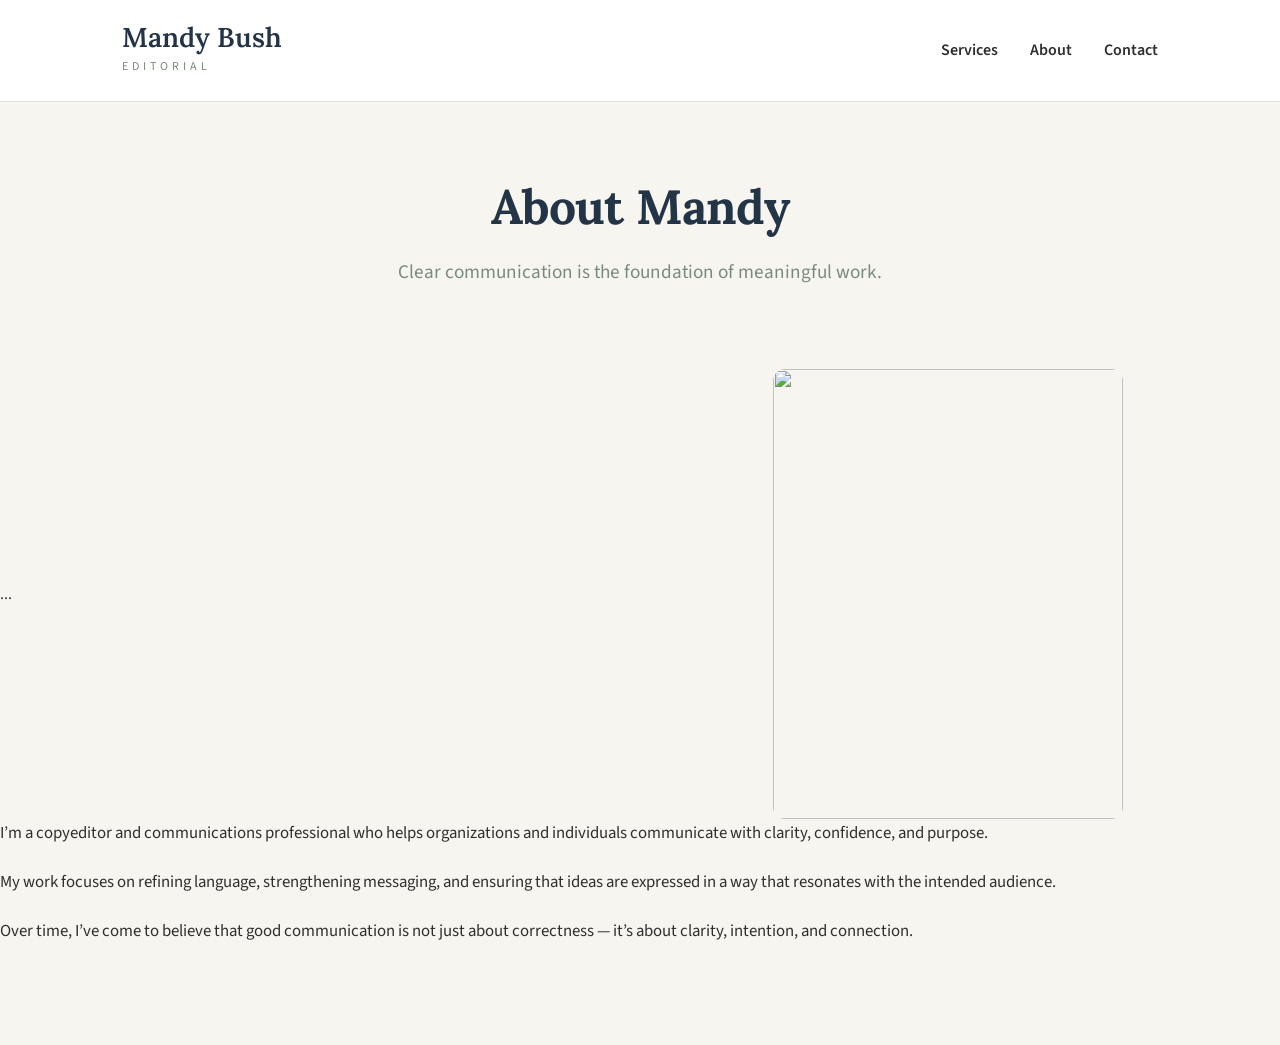
==== about.html @ 4548272a "commit" ====
<!DOCTYPE html>
<html lang="en">
<head>
    <meta charset="UTF-8">
    <meta name="viewport" content="width=device-width, initial-scale=1.0">

    <title>About | Mandy Bush Editorial</title>

    <link href="https://fonts.googleapis.com/css2?family=Lora:wght@500;600;700&family=Source+Sans+3:wght@400;500;600&display=swap" rel="stylesheet">

    <link rel="stylesheet" href="css/style.css">
</head>

<body>

<header>
    <nav>
        <div class="logo">
            <a href="index.html">
                <span class="logo-main">Mandy Bush</span>
                <span class="logo-sub">Editorial</span>
            </a>
        </div>

        <ul class="nav-links">
            <li><a href="services.html">Services</a></li>
            <li><a href="about.html">About</a></li>
            <li><a href="contact.html">Contact</a></li>
        </ul>
    </nav>
</header>

<main>

<section class="page-hero">
    <div class="container">
        <h1>About Mandy</h1>
        <p>Clear communication is the foundation of meaningful work.</p>
    </div>
</section>

<section class="about-page">
<div class="about-page-grid">

    <div class="about-page-text">
        ...
    </div>

    <div class="about-page-image">
        <img src="images/workingfromhomelibrary.jpg" class="hero-photo">
    </div>

</div>

        <div class="about-page-text">

            <p>
                I’m a copyeditor and communications professional who helps organizations and individuals communicate with clarity, confidence, and purpose.
            </p>

            <p>
                My work focuses on refining language, strengthening messaging, and ensuring that ideas are expressed in a way that resonates with the intended audience.
            </p>

            <p>
                Over time, I’ve come to believe that good communication is not just about correctness — it’s about clarity, intention, and connection.
            </p>

        </div>

    </div>
</section>

</main>

</body>
</html>
---- css/style.css ----
/* ===================================
   Global Layout Grid
=================================== */

:root {
    --container: 1100px;
    --gutter: 2rem;
}

.container {
    max-width: var(--container);
    margin: 0 auto;
    padding: 0 var(--gutter);
}
/* ===================================
   Mandy Bush Editorial
   Base Styles
=================================== */

* {
    margin: 0;
    padding: 0;
    box-sizing: border-box;
}

body {
    font-family: "Source Sans 3", Arial, sans-serif;
    background-color: #f7f5f0;
    color: #2f2f2f;
    line-height: 1.7;
}

img {
    max-width: 100%;
}

a {
    text-decoration: none;
    color: inherit;
}

ul {
    list-style: none;
}

/* ===================================
   Navigation
=================================== */

header {
    background: #ffffff;
    border-bottom: 1px solid #e9e4db;
}

nav {
    max-width: 1100px;
    margin: 0 auto;
    padding: 1.5rem 2rem;

    display: flex;
    justify-content: space-between;
    align-items: center;
}

.logo a {
    display: flex;
    flex-direction: column;
}

.logo-main {
    font-family: "Lora", serif;
    font-size: 1.7rem;
    font-weight: 600;
    color: #243447;
    line-height: 1;
}

.logo-sub {
    font-size: .75rem;
    letter-spacing: .25rem;
    text-transform: uppercase;
    color: #7a8b7a;
    margin-top: .35rem;
}

.nav-links {
    display: flex;
    gap: 2rem;
}

.nav-links a {
    font-weight: 600;
    transition: color .3s ease;
}

.nav-links a:hover {
    color: #7a8b7a;
}

/* ===================================
   Hero
=================================== */

.hero {
    padding: 4rem 0 5rem;
}

.hero-grid {
    max-width: 1100px;
    margin: 0 auto;
    padding: 0 2rem;

    display: grid;
    grid-template-columns: 1.2fr 1fr;
    gap: 3rem;
    align-items: center;
}
.hero-grid {
    align-items: center;
}
.hero-description {
    max-width: 600px;
}
.hero-grid {
    column-gap: 4rem;
}

/* Left side text */
.hero-text {
    text-align: left;
}
.hero h2 {
    font-size: 3.2rem;
    line-height: 1.15;
    margin-bottom: 1.5rem;
}

/* Right side image */
.hero-image {
    display: flex;
    justify-content: center;
}

/* Image box */
.photo-placeholder {
    width: 350px;
    height: 450px;
    background: #e9e4db;
    border-radius: 12px;

    display: flex;
    align-items: center;
    justify-content: center;

    color: #7a8b7a;
    font-weight: 600;

    margin: 0;
}

.eyebrow {
    color: #7a8b7a;
    font-weight: 600;
    letter-spacing: .08rem;
    text-transform: uppercase;
    margin-bottom: 1rem;
}

.button {
    display: inline-block;
    background-color: #243447;
    color: white;
    padding: 0.9rem 1.8rem;
    border-radius: 6px;
    font-weight: 600;
    transition: all 0.25s ease;
}

.button:hover {
    background-color: #3a5166;
    transform: translateY(-2px);
}
.button-secondary {
    background: transparent;
    color: #243447;
    border: 2px solid #243447;
}

.button-secondary:hover {
    background: #243447;
    color: white;
}
/* ===================================
   Services
=================================== */

.services {
    padding: 5rem 0;
}

.section-header {
    max-width: 900px;
    margin: 0 auto 2.5rem;
    text-align: center;
}

.section-header h3 {
    font-family: "Lora", serif;
    font-size: 2.5rem;
    color: #243447;
    margin-bottom: 0.5rem;

    white-space: normal;
    text-align: center;
}
.section-header {
    max-width: 900px;
    margin: 0 auto;
    text-align: center;
}

.section-header p {
    font-size: 1.1rem;
    color: #7a8b7a;
}

.services-grid {
    display: grid;
    grid-template-columns: repeat(3, 1fr);
    gap: 2rem;
}

.service-card {
    background: #ffffff;
    padding: 2rem;
    border-radius: 10px;
    border: 1px solid #e6e6e6;
    transition: transform 0.2s ease, box-shadow 0.2s ease;
    display: flex;
    flex-direction: column;
    justify-content: space-between;
}

.service-card:hover {
    transform: translateY(-4px);
    box-shadow: 0 8px 20px rgba(36, 52, 71, 0.08);
}

.service-card h4 {
    font-family: "Lora", serif;
    color: #243447;
    margin-bottom: 0.75rem;
    font-size: 1.25rem;
}

.service-card p {
    font-size: 1rem;
    line-height: 1.6;
}
/* ===================================
   About Preview
=================================== */

.about-preview {
    padding: 5rem 0;
}

.about-grid {
    display: grid;
    grid-template-columns: 1fr 1.2fr;
    gap: 4rem;
    align-items: center;
}

.about-image {
    display: flex;
    justify-content: center;
    align-items: center;
}

.image-placeholder {
    width: 350px;
    height: 420px;
    background: #e9ece8;
    border-radius: 12px;
    display: flex;
    align-items: center;
    justify-content: center;
    color: #7a8b7a;
    font-weight: 600;
}

.about-text h3 {
    font-family: "Lora", serif;
    font-size: 2.5rem;
    color: #243447;
    margin-bottom: 1.5rem;
}

.about-text p {
    font-size: 1.1rem;
    margin-bottom: 1.2rem;
    line-height: 1.7;
}
/* ===================================
   Why Work With Me
=================================== */

.why-section {
    padding: 5rem 0;
}

.why-grid {
    display: grid;
    grid-template-columns: repeat(3, 1fr);
    gap: 2rem;
}

.why-card {
    background: #ffffff;
    padding: 2rem;
    border-radius: 10px;
    border: 1px solid #e9e4db;
    text-align: center;
    transition: transform 0.2s ease, box-shadow 0.2s ease;
    display: flex;
    flex-direction: column;
    justify-content: space-between;
}

.why-card:hover {
    transform: translateY(-4px);
    box-shadow: 0 8px 20px rgba(36, 52, 71, 0.08);
}

.why-card h4 {
    font-family: "Lora", serif;
    color: #243447;
    margin-bottom: 1rem;
    font-size: 1.2rem;
}

.why-card p {
    font-size: 1rem;
    line-height: 1.6;
}
/* ===================================
   Call to Action
=================================== */

.cta {
    background: #ffffff;
    margin: 4rem 0 0;
    padding: 5rem 2rem;
    border-top: 1px solid #e9e4db;
}

.cta-content {
    max-width: 800px;
    margin: 0 auto;
    text-align: center;
}

.cta h3 {
    font-family: "Lora", serif;
    font-size: 2.5rem;
    color: #243447;
    margin-bottom: 1rem;
}

.cta p {
    font-size: 1.2rem;
    margin-bottom: 2rem;
    color: #4f4f4f;
}
/* ===================================
   Global Section Spacing
=================================== */

section {
    padding: 5rem 2rem;
}
p {
    font-size: 1.05rem;
    line-height: 1.75;
    color: #2f2f2f;
}

h2, h3, h4 {
    line-height: 1.2;
}
.hero-text,
.about-text,
.section-header {
    text-align: left;
}
.section-header {
    text-align: center;
    margin-bottom: 2.5rem;
}
h1, h2, h3 {
    font-family: "Lora", serif;
    color: #243447;
    letter-spacing: -0.02em;
}
h3 {
    font-size: 2.2rem;
    margin-bottom: 1rem;
}

h4 {
    font-size: 1.25rem;
    margin-bottom: 0.75rem;
}

.hero-description,
.section-header p,
.about-text p,
.cta p {
    margin-bottom: 1.25rem;
}
/* ===================================
   Mobile Responsiveness
=================================== */

@media (max-width: 900px) {

    /* HERO STACK */
    .hero-grid {
        grid-template-columns: 1fr;
        text-align: center;
    }

    .hero-text {
        text-align: center;
    }

    .hero-buttons {
        justify-content: center;
    }

    .hero-image {
        justify-content: center;
        margin-top: 2rem;
    }

    .photo-placeholder {
        width: 280px;
        height: 360px;
    }

    /* SERVICES + WHY STACK */
    .services-grid,
    .why-grid {
        grid-template-columns: 1fr;
    }

    /* ABOUT STACK */
    @media (max-width: 900px) {
    .about-grid {
        grid-template-columns: 1fr;
        text-align: center;
    }

    .about-image {
        margin-bottom: 2rem;
    }
}

    .about-text {
        text-align: center;
    }
}
@media (max-width: 600px) {

    .hero h2 {
        font-size: 2.2rem;
    }

    h3 {
        font-size: 1.8rem;
    }

    section {
        padding: 3.5rem 1.5rem;
    }

    nav {
        flex-direction: column;
        gap: 1rem;
    }

    .nav-links {
        flex-direction: column;
        gap: 1rem;
        align-items: center;
    }
    @media (max-width: 600px) {

    .services-page {
        padding: 2.5rem 0 4rem;
    }

    .services-page .service-card {
        padding: 1.5rem;
    }

    .page-hero h1 {
        font-size: 2.2rem;
    }

    .page-hero p {
        font-size: 1rem;
    }
}@media (max-width: 900px) {
    .cta {
        text-align: center;
    }
}
    @media (max-width: 900px) {

    .about-page-grid {
        grid-template-columns: 1fr;
        text-align: center;
    }

    .about-page-text {
        text-align: center;
    }

    @media (max-width: 900px) {

    .contact-grid {
        grid-template-columns: 1fr;
        text-align: center;
    }

    .contact-card ul {
        text-align: left;
        display: inline-block;
    }
}
}
@media (max-width: 900px) {

    .services-page .services-grid {
        grid-template-columns: 1fr;
        gap: 1.5rem;
    }

    .services-page .service-card {
        text-align: center;
    }
}
@media (max-width: 900px) {
    .hero-photo {
        width: 280px;
        height: 360px;
        margin: 0 auto;
    }
}
@media (max-width: 900px) {
    .about-page-image {
        margin-bottom: 2rem;
    }

    .hero-photo {
        width: 280px;
        height: 360px;
    }
}
}/* ===================================
   About Page
=================================== */

.page-hero {
    padding: 4rem 0 2rem;
    text-align: center;
}

.page-hero h1 {
    font-family: "Lora", serif;
    font-size: 3rem;
    color: #243447;
    margin-bottom: 0.5rem;
}

.page-hero p {
    color: #7a8b7a;
    font-size: 1.2rem;
}

.about-page {
    padding: 3rem 0 5rem;
}

.about-page-grid {
    display: grid;
    grid-template-columns: 1fr 1.2fr;
    gap: 4rem;
    align-items: center;
}

.about-page-text p {
    margin-bottom: 1.2rem;
    line-height: 1.75;
}

.about-page-image {
    display: flex;
    justify-content: center;
    align-items: center;
}
.hero-photo {
    width: 350px;
    height: 450px;
    object-fit: cover;
    border-radius: 12px;
    display: block;
}
/* ===================================
   Contact Page
=================================== */

.contact-section {
    padding: 3rem 0 5rem;
}

.contact-grid {
    display: grid;
    grid-template-columns: 1.2fr 1fr;
    gap: 4rem;
    align-items: start;
}

.contact-text h2 {
    font-family: "Lora", serif;
    font-size: 2.2rem;
    margin-bottom: 1rem;
    color: #243447;
}

.contact-text p {
    margin-bottom: 1rem;
    line-height: 1.75;
}

.contact-card {
    background: #ffffff;
    border: 1px solid #e9e4db;
    padding: 2rem;
    border-radius: 10px;
}

.contact-card h3 {
    margin-bottom: 1rem;
    font-family: "Lora", serif;
}

.contact-card ul {
    list-style: disc;
    padding-left: 1.2rem;
}

.contact-card li {
    margin-bottom: 0.5rem;
}
/* ===================================
   Services Page
=================================== */

.services-page {
    padding: 3rem 0 5rem;
}

.services-page .services-grid {
    margin-top: 2rem;
}
.hero-photo {
    width: 350px;
    height: 450px;
    object-fit: cover;
    border-radius: 12px;
    display: block;
}
.hero-photo {
    transition: transform 0.3s ease;
}

.hero-photo:hover {
    transform: scale(1.02);
}
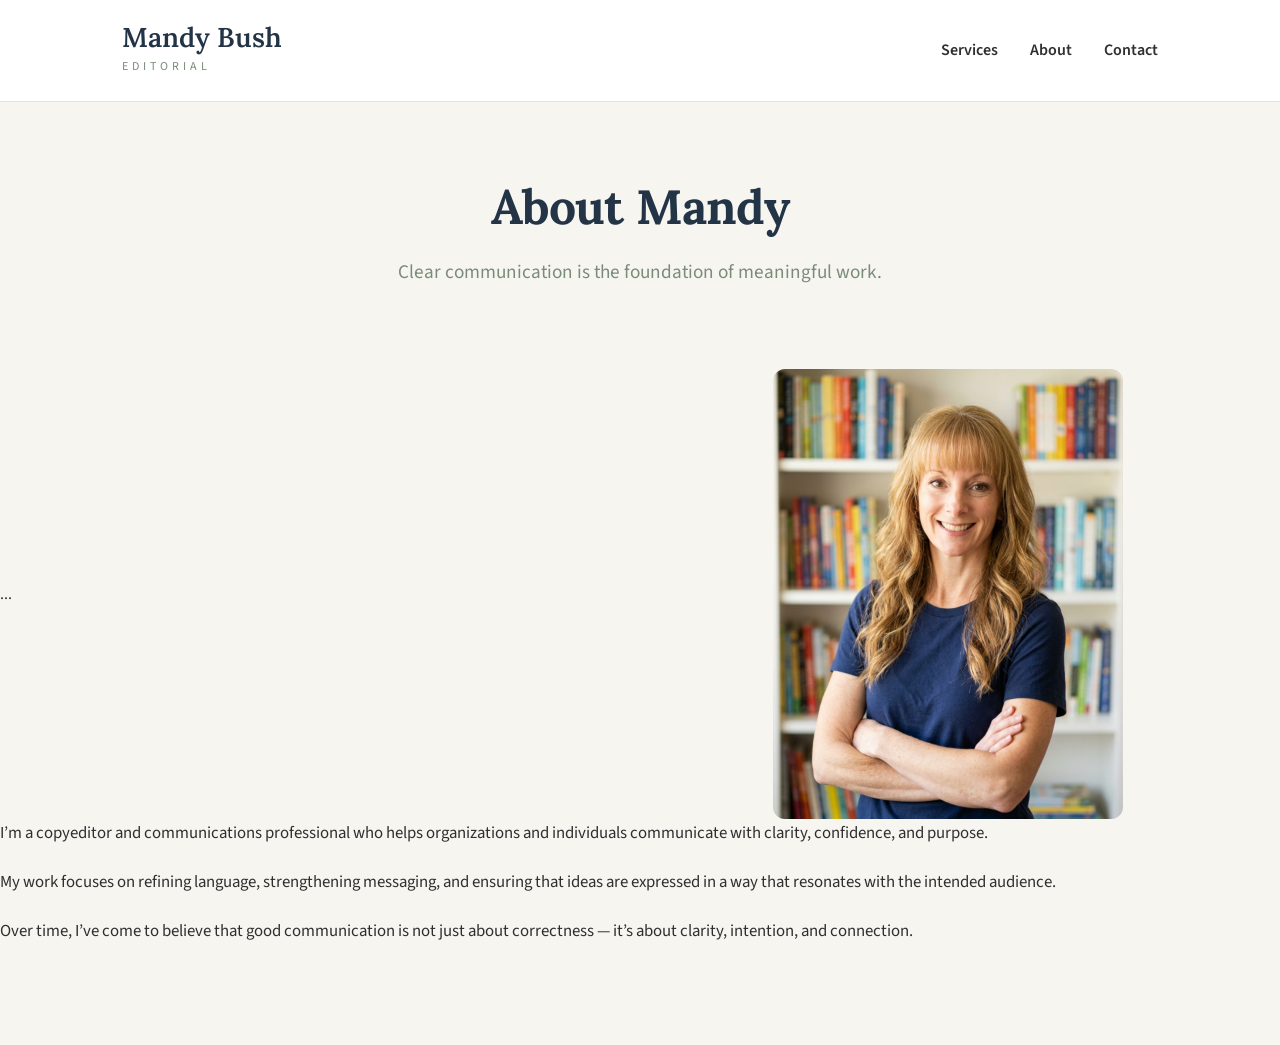
==== commit b20d4a60: "commit" ====
--- a/about.html
+++ b/about.html
@@ -47,7 +47,7 @@
     </div>
 
     <div class="about-page-image">
-        <img src="images/workingfromhomelibrary.jpg" class="hero-photo">
+        <img src="images/workinginhomelibrary.jpg" class="hero-photo">
     </div>
 
 </div>
--- a/css/style.css
+++ b/css/style.css
@@ -273,7 +273,7 @@
 }
 
 .about-image {
-    display: flex;
+     display: flex;
     justify-content: center;
     align-items: center;
 }
@@ -607,7 +607,7 @@
 }
 
 .about-page-image {
-    display: flex;
+     display: flex;
     justify-content: center;
     align-items: center;
 }
@@ -691,3 +691,7 @@
     transform: scale(1.02);
 }
 
+.about-grid,
+.about-page-grid {
+    display: grid !important;
+}
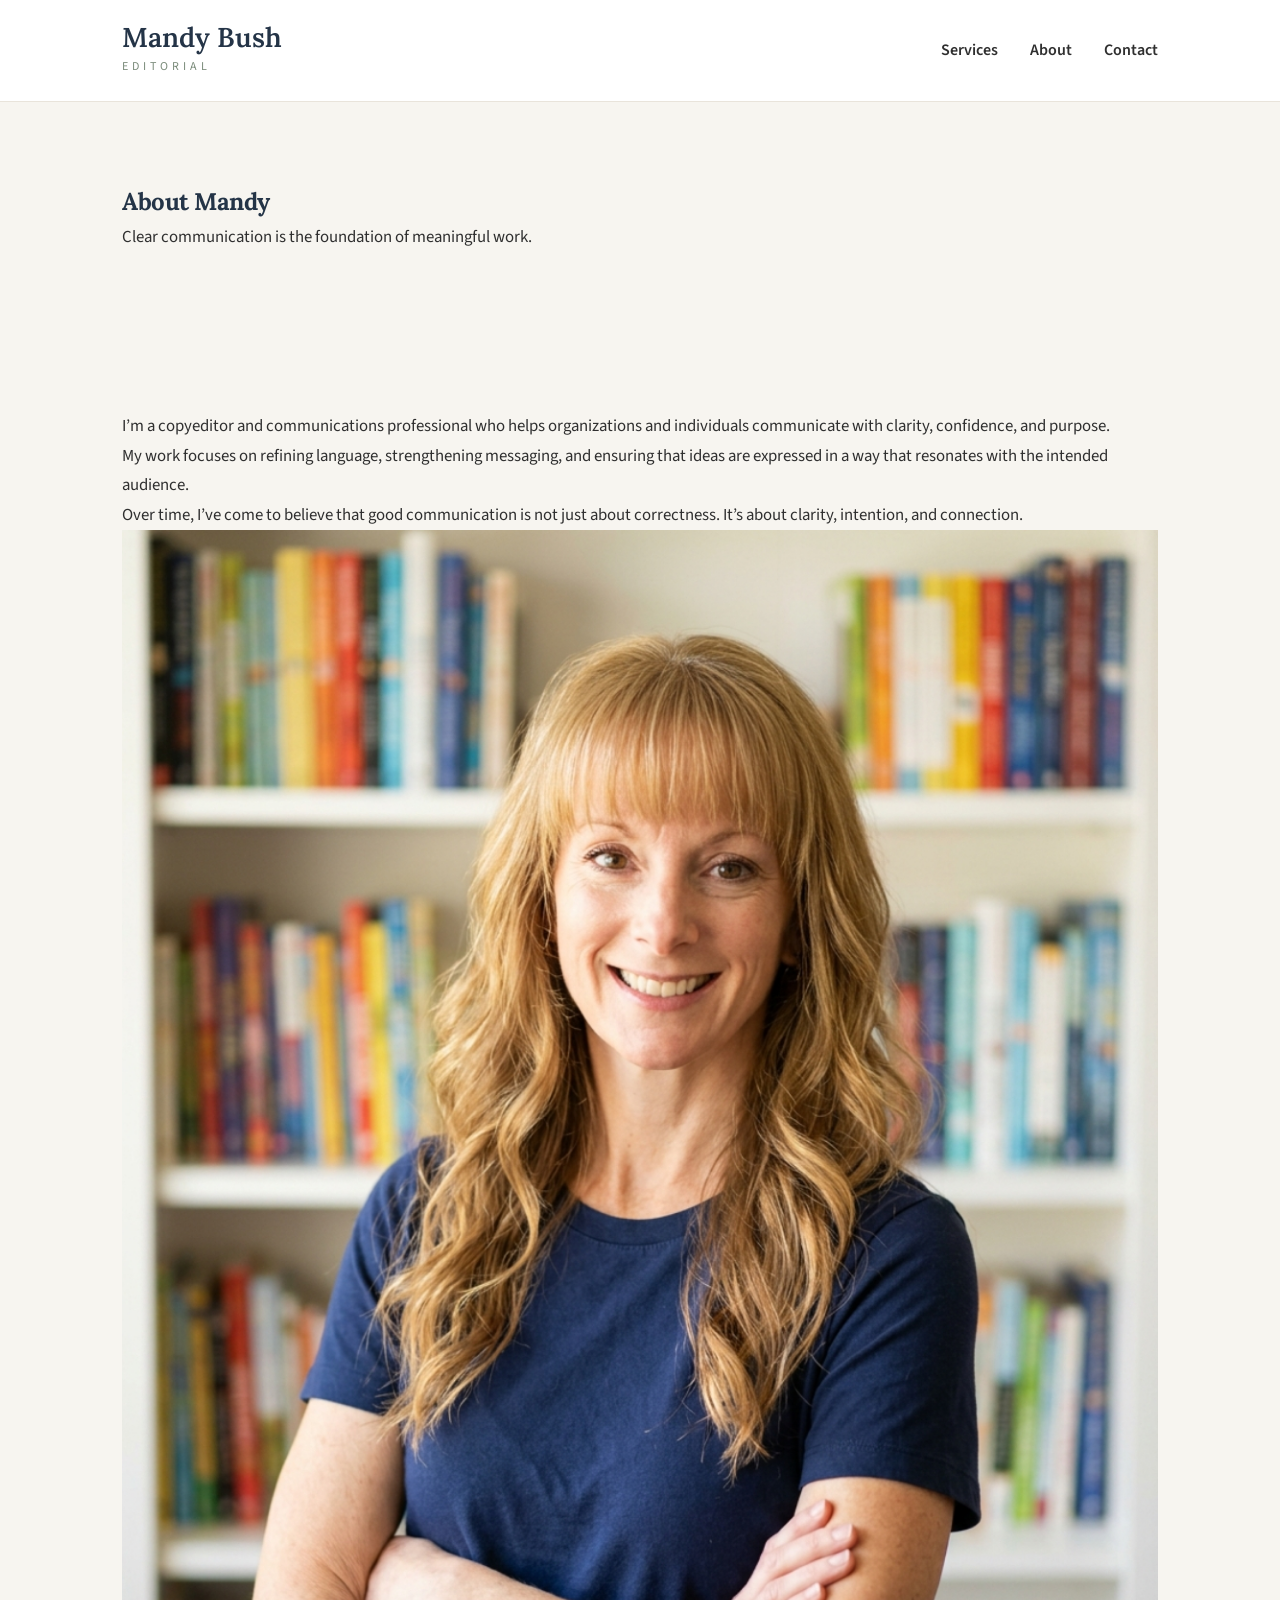
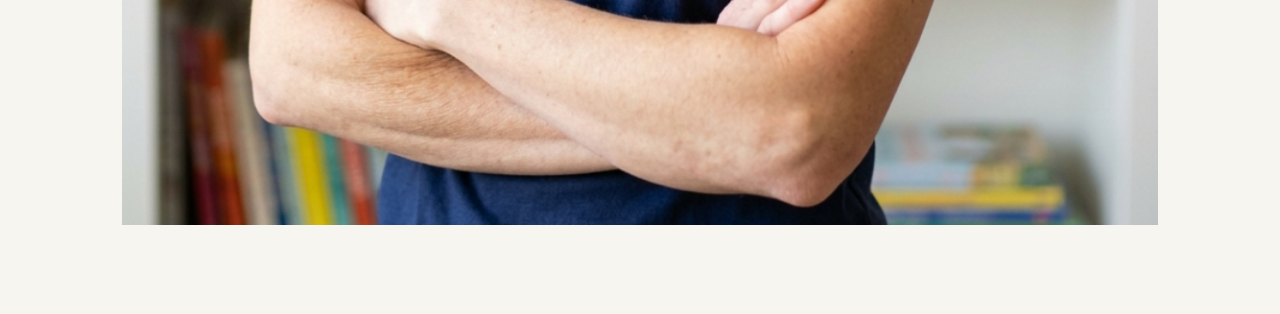
==== commit 9ce3b0c6: "commit" ====
--- a/about.html
+++ b/about.html
@@ -40,20 +40,9 @@
 </section>
 
 <section class="about-page">
-<div class="about-page-grid">
-
-    <div class="about-page-text">
-        ...
-    </div>
-
-    <div class="about-page-image">
-        <img src="images/workinginhomelibrary.jpg" class="hero-photo">
-    </div>
-
-</div>
+    <div class="container about-page-grid">
 
         <div class="about-page-text">
-
             <p>
                 I’m a copyeditor and communications professional who helps organizations and individuals communicate with clarity, confidence, and purpose.
             </p>
@@ -63,9 +52,14 @@
             </p>
 
             <p>
-                Over time, I’ve come to believe that good communication is not just about correctness — it’s about clarity, intention, and connection.
+                Over time, I’ve come to believe that good communication is not just about correctness. It’s about clarity, intention, and connection.
             </p>
+        </div>
 
+        <div class="about-page-image">
+            <img src="images/workinginhomelibrary.jpg"
+                 alt="Mandy Bush working in her home library"
+                 class="hero-photo">
         </div>
 
     </div>
--- a/css/style.css
+++ b/css/style.css
@@ -558,15 +558,14 @@
         height: 360px;
         margin: 0 auto;
     }
-}
 @media (max-width: 900px) {
+    .about-page-grid {
+        grid-template-columns: 1fr;
+        text-align: center;
+    }
+
     .about-page-image {
-        margin-bottom: 2rem;
-    }
-
-    .hero-photo {
-        width: 280px;
-        height: 360px;
+        margin-top: 2rem;
     }
 }
 }/* ===================================
@@ -596,20 +595,78 @@
 
 .about-page-grid {
     display: grid;
-    grid-template-columns: 1fr 1.2fr;
+    grid-template-columns: 1.2fr 1fr;
     gap: 4rem;
     align-items: center;
 }
 
 .about-page-text p {
     margin-bottom: 1.2rem;
+    line-height: 1.8;
+}
+
+.about-page-image {
+    display: flex;
+    justify-content: center;
+    align-items: center;
+}
+/* ===================================
+   Contact Page
+=================================== */
+
+.contact-section {
+    padding: 3rem 0 5rem;
+}
+
+.contact-grid {
+    display: grid;
+    grid-template-columns: 1.2fr 1fr;
+    gap: 4rem;
+    align-items: start;
+}
+
+.contact-text h2 {
+    font-family: "Lora", serif;
+    font-size: 2.2rem;
+    margin-bottom: 1rem;
+    color: #243447;
+}
+
+.contact-text p {
+    margin-bottom: 1rem;
     line-height: 1.75;
 }
 
-.about-page-image {
-     display: flex;
-    justify-content: center;
-    align-items: center;
+.contact-card {
+    background: #ffffff;
+    border: 1px solid #e9e4db;
+    padding: 2rem;
+    border-radius: 10px;
+}
+
+.contact-card h3 {
+    margin-bottom: 1rem;
+    font-family: "Lora", serif;
+}
+
+.contact-card ul {
+    list-style: disc;
+    padding-left: 1.2rem;
+}
+
+.contact-card li {
+    margin-bottom: 0.5rem;
+}
+/* ===================================
+   Services Page
+=================================== */
+
+.services-page {
+    padding: 3rem 0 5rem;
+}
+
+.services-page .services-grid {
+    margin-top: 2rem;
 }
 .hero-photo {
     width: 350px;
@@ -618,71 +675,6 @@
     border-radius: 12px;
     display: block;
 }
-/* ===================================
-   Contact Page
-=================================== */
-
-.contact-section {
-    padding: 3rem 0 5rem;
-}
-
-.contact-grid {
-    display: grid;
-    grid-template-columns: 1.2fr 1fr;
-    gap: 4rem;
-    align-items: start;
-}
-
-.contact-text h2 {
-    font-family: "Lora", serif;
-    font-size: 2.2rem;
-    margin-bottom: 1rem;
-    color: #243447;
-}
-
-.contact-text p {
-    margin-bottom: 1rem;
-    line-height: 1.75;
-}
-
-.contact-card {
-    background: #ffffff;
-    border: 1px solid #e9e4db;
-    padding: 2rem;
-    border-radius: 10px;
-}
-
-.contact-card h3 {
-    margin-bottom: 1rem;
-    font-family: "Lora", serif;
-}
-
-.contact-card ul {
-    list-style: disc;
-    padding-left: 1.2rem;
-}
-
-.contact-card li {
-    margin-bottom: 0.5rem;
-}
-/* ===================================
-   Services Page
-=================================== */
-
-.services-page {
-    padding: 3rem 0 5rem;
-}
-
-.services-page .services-grid {
-    margin-top: 2rem;
-}
-.hero-photo {
-    width: 350px;
-    height: 450px;
-    object-fit: cover;
-    border-radius: 12px;
-    display: block;
-}
 .hero-photo {
     transition: transform 0.3s ease;
 }
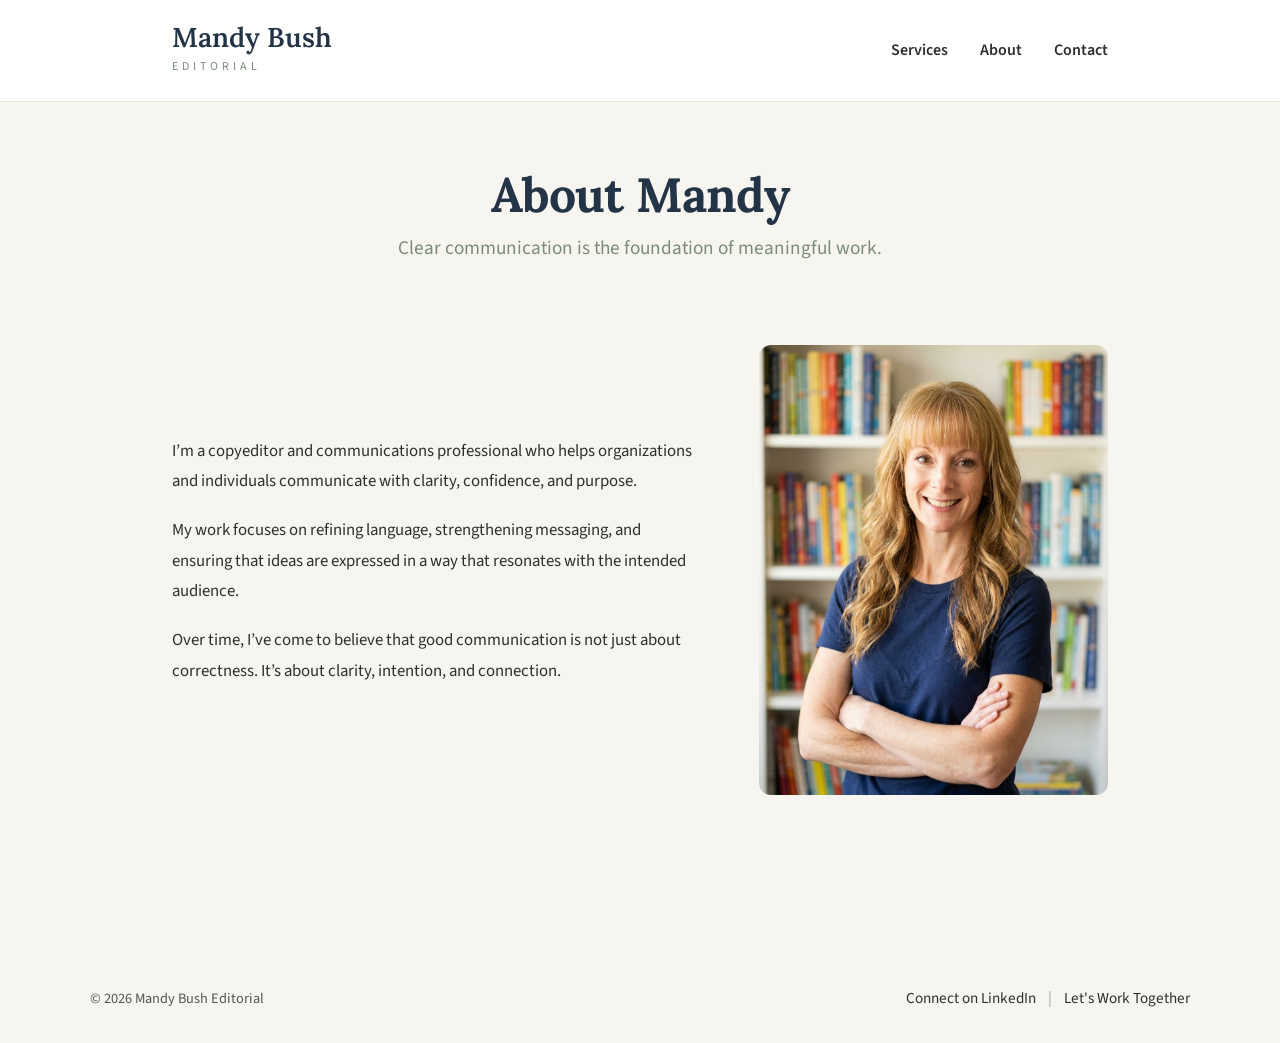
==== commit 96997c06: "update footer" ====
--- a/about.html
+++ b/about.html
@@ -66,6 +66,15 @@
 </section>
 
 </main>
+<div id="footer"></div>
+
+<script>
+fetch("/partials/footer.html")
+  .then(res => res.text())
+  .then(data => {
+    document.getElementById("footer").innerHTML = data;
+  });
+</script>
 
 </body>
 </html>
--- a/css/style.css
+++ b/css/style.css
@@ -1,689 +1,528 @@
 /* ===================================
-   Global Layout Grid
-=================================== */
-
+   1. Variables
+=================================== */
 :root {
-    --container: 1100px;
+    --container: 1000px;
     --gutter: 2rem;
-}
-
+
+    --color-background: #f7f5f0;
+    --color-surface: #ffffff;
+    --color-text: #2f2f2f;
+    --color-heading: #243447;
+    --color-accent: #7a8b7a;
+    --color-border: #e9e4db;
+
+    --font-heading: "Lora", serif;
+    --font-body: "Source Sans 3", Arial, sans-serif;
+
+    --transition: 0.3s ease;
+}
+/* ===================================
+   2. Base Styles
+=================================== */
+*,
+*::before,
+*::after {
+    margin: 0;
+    padding: 0;
+    box-sizing: border-box;
+}
+html {
+    scroll-behavior: smooth;
+}
+body {
+    font-family: var(--font-body);
+    background: var(--color-background);
+    color: var(--color-text);
+    line-height: 1.7;
+}
+img {
+    display: block;
+    max-width: 100%;
+    height: auto;
+}
+a {
+    color: inherit;
+    text-decoration: none;
+    transition: color var(--transition);
+}
+ul {
+    list-style: none;
+}
 .container {
     max-width: var(--container);
     margin: 0 auto;
     padding: 0 var(--gutter);
 }
 /* ===================================
-   Mandy Bush Editorial
-   Base Styles
-=================================== */
-
-* {
-    margin: 0;
-    padding: 0;
-    box-sizing: border-box;
-}
-
-body {
-    font-family: "Source Sans 3", Arial, sans-serif;
-    background-color: #f7f5f0;
-    color: #2f2f2f;
-    line-height: 1.7;
-}
-
-img {
-    max-width: 100%;
-}
-
-a {
-    text-decoration: none;
-    color: inherit;
-}
-
-ul {
-    list-style: none;
-}
-
-/* ===================================
-   Navigation
-=================================== */
-
+   3. Header & Navigation
+=================================== */
 header {
-    background: #ffffff;
-    border-bottom: 1px solid #e9e4db;
-}
-
+    background: var(--color-surface);
+    border-bottom: 1px solid var(--color-border);
+}
 nav {
-    max-width: 1100px;
+    max-width: var(--container);
     margin: 0 auto;
-    padding: 1.5rem 2rem;
+    padding: 1.5rem var(--gutter);
 
     display: flex;
     justify-content: space-between;
     align-items: center;
 }
-
 .logo a {
     display: flex;
     flex-direction: column;
 }
-
 .logo-main {
-    font-family: "Lora", serif;
+    font-family: var(--font-heading);
     font-size: 1.7rem;
     font-weight: 600;
-    color: #243447;
+    color: var(--color-heading);
     line-height: 1;
 }
-
 .logo-sub {
     font-size: .75rem;
     letter-spacing: .25rem;
     text-transform: uppercase;
-    color: #7a8b7a;
+    color: var(--color-accent);
     margin-top: .35rem;
 }
-
 .nav-links {
     display: flex;
     gap: 2rem;
 }
-
 .nav-links a {
     font-weight: 600;
-    transition: color .3s ease;
-}
-
+}
 .nav-links a:hover {
-    color: #7a8b7a;
-}
-
-/* ===================================
-   Hero
-=================================== */
-
+    color: var(--color-accent);
+}
+header {
+    position: sticky;
+    top: 0;
+    z-index: 1000;
+}
+/* ===================================
+   4. Hero
+=================================== */
 .hero {
-    padding: 4rem 0 5rem;
-}
-
+    padding: 3rem 0;
+}
 .hero-grid {
-    max-width: 1100px;
-    margin: 0 auto;
-    padding: 0 2rem;
-
     display: grid;
-    grid-template-columns: 1.2fr 1fr;
-    gap: 3rem;
-    align-items: center;
-}
-.hero-grid {
-    align-items: center;
-}
-.hero-description {
-    max-width: 600px;
-}
-.hero-grid {
-    column-gap: 4rem;
-}
-
-/* Left side text */
+    grid-template-columns: 1.2fr 0.8fr;
+    gap: 4rem;
+    align-items: center;
+}
 .hero-text {
+    max-width: 620px;
     text-align: left;
 }
 .hero h2 {
-    font-size: 3.2rem;
+    font-family: var(--font-heading);
+    font-size: clamp(2.5rem, 5vw, 3.2rem);
     line-height: 1.15;
+    color: var(--color-heading);
     margin-bottom: 1.5rem;
 }
-
-/* Right side image */
+.hero-description,
+.hero-text p {
+    margin-bottom: 1.75rem;
+}
 .hero-image {
     display: flex;
     justify-content: center;
-}
-
-/* Image box */
-.photo-placeholder {
-    width: 350px;
-    height: 450px;
-    background: #e9e4db;
-    border-radius: 12px;
-
-    display: flex;
-    align-items: center;
-    justify-content: center;
-
-    color: #7a8b7a;
+    align-items: center;
+}
+.eyebrow {
+    color: var(--color-accent);
+    font-size: 0.9rem;
     font-weight: 600;
-
-    margin: 0;
-}
-
-.eyebrow {
-    color: #7a8b7a;
-    font-weight: 600;
-    letter-spacing: .08rem;
+    letter-spacing: 0.08rem;
     text-transform: uppercase;
     margin-bottom: 1rem;
 }
-
+/* ===================================
+   Buttons
+=================================== */
 .button {
     display: inline-block;
-    background-color: #243447;
+    padding: 0.9rem 1.8rem;
+    background: var(--color-heading);
     color: white;
-    padding: 0.9rem 1.8rem;
     border-radius: 6px;
     font-weight: 600;
-    transition: all 0.25s ease;
-}
-
+    transition: background var(--transition),
+                transform var(--transition);
+}
 .button:hover {
-    background-color: #3a5166;
+    background: var(--color-accent);
     transform: translateY(-2px);
 }
 .button-secondary {
     background: transparent;
-    color: #243447;
-    border: 2px solid #243447;
-}
-
+    color: var(--color-heading);
+    border: 2px solid var(--color-heading);
+}
 .button-secondary:hover {
-    background: #243447;
+    background: var(--color-heading);
     color: white;
 }
 /* ===================================
-   Services
-=================================== */
-
+   5. Services
+=================================== */
 .services {
-    padding: 5rem 0;
-}
-
+    padding: 4rem 0;
+}
 .section-header {
     max-width: 900px;
     margin: 0 auto 2.5rem;
     text-align: center;
 }
-
 .section-header h3 {
-    font-family: "Lora", serif;
+    font-family: var(--font-heading);
     font-size: 2.5rem;
-    color: #243447;
+    color: var(--color-heading);
     margin-bottom: 0.5rem;
-
-    white-space: normal;
-    text-align: center;
-}
-.section-header {
-    max-width: 900px;
-    margin: 0 auto;
-    text-align: center;
-}
-
+}
 .section-header p {
     font-size: 1.1rem;
-    color: #7a8b7a;
-}
-
+    color: var(--color-accent);
+}
 .services-grid {
     display: grid;
     grid-template-columns: repeat(3, 1fr);
     gap: 2rem;
 }
-
 .service-card {
-    background: #ffffff;
+    background: var(--color-surface);
+    border: 1px solid var(--color-border);
+    border-radius: 10px;
     padding: 2rem;
-    border-radius: 10px;
-    border: 1px solid #e6e6e6;
-    transition: transform 0.2s ease, box-shadow 0.2s ease;
-    display: flex;
-    flex-direction: column;
-    justify-content: space-between;
+    transition: transform var(--transition), box-shadow var(--transition);
 }
 
 .service-card:hover {
     transform: translateY(-4px);
-    box-shadow: 0 8px 20px rgba(36, 52, 71, 0.08);
+    box-shadow: 0 10px 24px rgba(0, 0, 0, 0.06);
 }
 
 .service-card h4 {
-    font-family: "Lora", serif;
-    color: #243447;
+    font-family: var(--font-heading);
+    color: var(--color-heading);
     margin-bottom: 0.75rem;
-    font-size: 1.25rem;
 }
 
 .service-card p {
-    font-size: 1rem;
-    line-height: 1.6;
-}
-/* ===================================
-   About Preview
-=================================== */
-
+    line-height: 1.7;
+}
+/* ===================================
+   6. About Preview (Homepage)
+=================================== */
 .about-preview {
-    padding: 5rem 0;
-}
-
+    padding: 4rem 0;
+}
 .about-grid {
     display: grid;
     grid-template-columns: 1fr 1.2fr;
     gap: 4rem;
     align-items: center;
 }
-
 .about-image {
-     display: flex;
+    display: flex;
     justify-content: center;
     align-items: center;
 }
-
-.image-placeholder {
-    width: 350px;
-    height: 420px;
-    background: #e9ece8;
-    border-radius: 12px;
-    display: flex;
-    align-items: center;
-    justify-content: center;
-    color: #7a8b7a;
-    font-weight: 600;
-}
-
 .about-text h3 {
-    font-family: "Lora", serif;
+    font-family: var(--font-heading);
     font-size: 2.5rem;
-    color: #243447;
+    color: var(--color-heading);
     margin-bottom: 1.5rem;
 }
-
 .about-text p {
-    font-size: 1.1rem;
     margin-bottom: 1.2rem;
     line-height: 1.7;
 }
 /* ===================================
-   Why Work With Me
-=================================== */
-
+   7. Why Work With Mandy Bush Editorial
+=================================== */
 .why-section {
-    padding: 5rem 0;
-}
-
+    padding: 4rem 0;
+}
 .why-grid {
     display: grid;
     grid-template-columns: repeat(3, 1fr);
     gap: 2rem;
 }
-
 .why-card {
-    background: #ffffff;
+    background: var(--color-surface);
+    border: 1px solid var(--color-border);
+    border-radius: 10px;
     padding: 2rem;
-    border-radius: 10px;
-    border: 1px solid #e9e4db;
-    text-align: center;
-    transition: transform 0.2s ease, box-shadow 0.2s ease;
-    display: flex;
-    flex-direction: column;
-    justify-content: space-between;
+    transition: transform var(--transition), box-shadow var(--transition);
 }
 
 .why-card:hover {
     transform: translateY(-4px);
-    box-shadow: 0 8px 20px rgba(36, 52, 71, 0.08);
+    box-shadow: 0 10px 24px rgba(0, 0, 0, 0.06);
 }
 
 .why-card h4 {
-    font-family: "Lora", serif;
-    color: #243447;
-    margin-bottom: 1rem;
-    font-size: 1.2rem;
+    font-family: var(--font-heading);
+    color: var(--color-heading);
+    margin-bottom: 0.75rem;
 }
 
 .why-card p {
-    font-size: 1rem;
-    line-height: 1.6;
-}
-/* ===================================
-   Call to Action
-=================================== */
-
+    line-height: 1.7;
+}
+/* ===================================
+   8. Call to Action
+=================================== */
 .cta {
-    background: #ffffff;
-    margin: 4rem 0 0;
-    padding: 5rem 2rem;
-    border-top: 1px solid #e9e4db;
-}
-
+    padding: 4rem 2rem;
+    margin-top: 4rem;
+    background: var(--color-surface);
+    border-top: 1px solid var(--color-border);
+}
 .cta-content {
     max-width: 800px;
     margin: 0 auto;
     text-align: center;
 }
-
 .cta h3 {
-    font-family: "Lora", serif;
+    font-family: var(--font-heading);
     font-size: 2.5rem;
-    color: #243447;
+    color: var(--color-heading);
     margin-bottom: 1rem;
 }
-
 .cta p {
-    font-size: 1.2rem;
-    margin-bottom: 2rem;
-    color: #4f4f4f;
-}
-/* ===================================
-   Global Section Spacing
-=================================== */
-
+    max-width: 650px;
+    margin: 0 auto 2rem;
+    line-height: 1.7;
+}
+/* ===================================
+   9. Global Typography
+=================================== */
 section {
     padding: 5rem 2rem;
+}
+h1,
+h2,
+h3,
+h4 {
+    font-family: var(--font-heading);
+    color: var(--color-heading);
+    line-height: 1.2;
+    letter-spacing: -0.02em;
+}
+h3 {
+    font-size: 2.2rem;
+    margin-bottom: 1rem;
+}
+h4 {
+    font-size: 1.25rem;
+    margin-bottom: 0.75rem;
 }
 p {
     font-size: 1.05rem;
     line-height: 1.75;
-    color: #2f2f2f;
-}
-
-h2, h3, h4 {
-    line-height: 1.2;
+    color: var(--color-text);
 }
 .hero-text,
-.about-text,
-.section-header {
+.about-text {
     text-align: left;
 }
-.section-header {
-    text-align: center;
-    margin-bottom: 2.5rem;
-}
-h1, h2, h3 {
-    font-family: "Lora", serif;
-    color: #243447;
-    letter-spacing: -0.02em;
-}
-h3 {
-    font-size: 2.2rem;
-    margin-bottom: 1rem;
-}
-
-h4 {
-    font-size: 1.25rem;
-    margin-bottom: 0.75rem;
-}
-
-.hero-description,
-.section-header p,
-.about-text p,
-.cta p {
-    margin-bottom: 1.25rem;
-}
-/* ===================================
-   Mobile Responsiveness
-=================================== */
-
+/* ===================================
+   Responsive
+=================================== */
 @media (max-width: 900px) {
-
-    /* HERO STACK */
-    .hero-grid {
+    .hero-grid,
+    .about-grid,
+    .contact-grid {
         grid-template-columns: 1fr;
         text-align: center;
     }
-
-    .hero-text {
-        text-align: center;
-    }
-
-    .hero-buttons {
-        justify-content: center;
-    }
-
-    .hero-image {
-        justify-content: center;
-        margin-top: 2rem;
-    }
-
-    .photo-placeholder {
-        width: 280px;
-        height: 360px;
-    }
-
-    /* SERVICES + WHY STACK */
     .services-grid,
     .why-grid {
         grid-template-columns: 1fr;
     }
-
-    /* ABOUT STACK */
-    @media (max-width: 900px) {
-    .about-grid {
-        grid-template-columns: 1fr;
+    .hero-text {
         text-align: center;
     }
-
-    .about-image {
-        margin-bottom: 2rem;
-    }
-}
-
-    .about-text {
-        text-align: center;
+    .hero-image {
+        margin-top: 2rem;
+        justify-content: center;
+    }
+    .hero-photo {
+        width: 280px;
+        height: 360px;
+        margin: 0 auto;
     }
 }
 @media (max-width: 600px) {
-
     .hero h2 {
         font-size: 2.2rem;
     }
-
     h3 {
         font-size: 1.8rem;
     }
-
     section {
         padding: 3.5rem 1.5rem;
     }
-
     nav {
         flex-direction: column;
         gap: 1rem;
     }
-
     .nav-links {
         flex-direction: column;
         gap: 1rem;
         align-items: center;
     }
-    @media (max-width: 600px) {
-
-    .services-page {
-        padding: 2.5rem 0 4rem;
-    }
-
-    .services-page .service-card {
-        padding: 1.5rem;
-    }
-
-    .page-hero h1 {
-        font-size: 2.2rem;
-    }
-
-    .page-hero p {
-        font-size: 1rem;
-    }
-}@media (max-width: 900px) {
-    .cta {
-        text-align: center;
-    }
-}
-    @media (max-width: 900px) {
-
-    .about-page-grid {
-        grid-template-columns: 1fr;
-        text-align: center;
-    }
-
-    .about-page-text {
-        text-align: center;
-    }
-
-    @media (max-width: 900px) {
-
-    .contact-grid {
-        grid-template-columns: 1fr;
-        text-align: center;
-    }
-
-    .contact-card ul {
-        text-align: left;
-        display: inline-block;
-    }
-}
-}
-@media (max-width: 900px) {
-
-    .services-page .services-grid {
-        grid-template-columns: 1fr;
-        gap: 1.5rem;
-    }
-
-    .services-page .service-card {
-        text-align: center;
-    }
-}
-@media (max-width: 900px) {
-    .hero-photo {
-        width: 280px;
-        height: 360px;
-        margin: 0 auto;
-    }
-@media (max-width: 900px) {
-    .about-page-grid {
-        grid-template-columns: 1fr;
-        text-align: center;
-    }
-
-    .about-page-image {
-        margin-top: 2rem;
-    }
-}
-}/* ===================================
+}
+/* ===================================
    About Page
 =================================== */
-
 .page-hero {
     padding: 4rem 0 2rem;
     text-align: center;
 }
-
 .page-hero h1 {
     font-family: "Lora", serif;
     font-size: 3rem;
     color: #243447;
     margin-bottom: 0.5rem;
 }
-
 .page-hero p {
     color: #7a8b7a;
     font-size: 1.2rem;
 }
-
 .about-page {
     padding: 3rem 0 5rem;
 }
-
 .about-page-grid {
     display: grid;
-    grid-template-columns: 1.2fr 1fr;
+    grid-template-columns: 1.2fr 0.8fr;
     gap: 4rem;
     align-items: center;
 }
-
 .about-page-text p {
     margin-bottom: 1.2rem;
     line-height: 1.8;
 }
-
 .about-page-image {
     display: flex;
     justify-content: center;
-    align-items: center;
-}
-/* ===================================
-   Contact Page
-=================================== */
-
+}
+.about-page-image img {
+    width: 100%;
+    max-width: 360px;
+    border-radius: 12px;
+}
+/* ===================================
+   12. Contact Page
+=================================== */
 .contact-section {
     padding: 3rem 0 5rem;
 }
-
 .contact-grid {
     display: grid;
     grid-template-columns: 1.2fr 1fr;
     gap: 4rem;
     align-items: start;
 }
-
 .contact-text h2 {
-    font-family: "Lora", serif;
     font-size: 2.2rem;
     margin-bottom: 1rem;
-    color: #243447;
-}
-
+}
 .contact-text p {
     margin-bottom: 1rem;
-    line-height: 1.75;
-}
-
+}
 .contact-card {
-    background: #ffffff;
-    border: 1px solid #e9e4db;
+    background: var(--color-surface);
+    border: 1px solid var(--color-border);
     padding: 2rem;
     border-radius: 10px;
 }
-
 .contact-card h3 {
+    font-family: var(--font-heading);
     margin-bottom: 1rem;
-    font-family: "Lora", serif;
-}
-
+    color: var(--color-heading);
+}
 .contact-card ul {
     list-style: disc;
     padding-left: 1.2rem;
 }
-
 .contact-card li {
     margin-bottom: 0.5rem;
 }
 /* ===================================
-   Services Page
-=================================== */
-
-.services-page {
-    padding: 3rem 0 5rem;
-}
-
+   13. Services Page
+=================================== */
 .services-page .services-grid {
     margin-top: 2rem;
 }
+/* ===================================
+   Image Styling (GLOBAL CONSOLIDATION)
+=================================== */
 .hero-photo {
     width: 350px;
     height: 450px;
     object-fit: cover;
     border-radius: 12px;
     display: block;
-}
-.hero-photo {
-    transition: transform 0.3s ease;
-}
-
+    transition: transform var(--transition);
+}
 .hero-photo:hover {
     transform: scale(1.02);
 }
-
-.about-grid,
-.about-page-grid {
-    display: grid !important;
+.site-footer {
+    width: 100%;
+    padding: 30px 20px;
+    margin-top: 80px;
+}
+.footer-inner {
+    max-width: 1100px;
+    margin: 0 auto;
+    display: flex;
+    justify-content: space-between;
+    align-items: center;
+}
+/* Left side */
+.footer-left {
+    font-size: 0.9rem;
+    opacity: 0.8;
+}
+/* Right side links in one row */
+.footer-right {
+    display: flex;
+    align-items: center;
+    gap: 12px;
+}
+/* Links */
+.footer-link {
+    text-decoration: none;
+    font-size: 0.95rem;
+    transition: opacity 0.2s ease;
+}
+.footer-link:hover {
+    opacity: 0.6;
+}
+/* Divider */
+.footer-divider {
+    opacity: 0.4;
+}
+/* Mobile responsiveness */
+@media (max-width: 700px) {
+    .footer-inner {
+        flex-direction: column;
+        gap: 12px;
+        text-align: center;
+    }
+
+    .footer-right {
+        justify-content: center;
+        flex-wrap: wrap;
+    }
 }
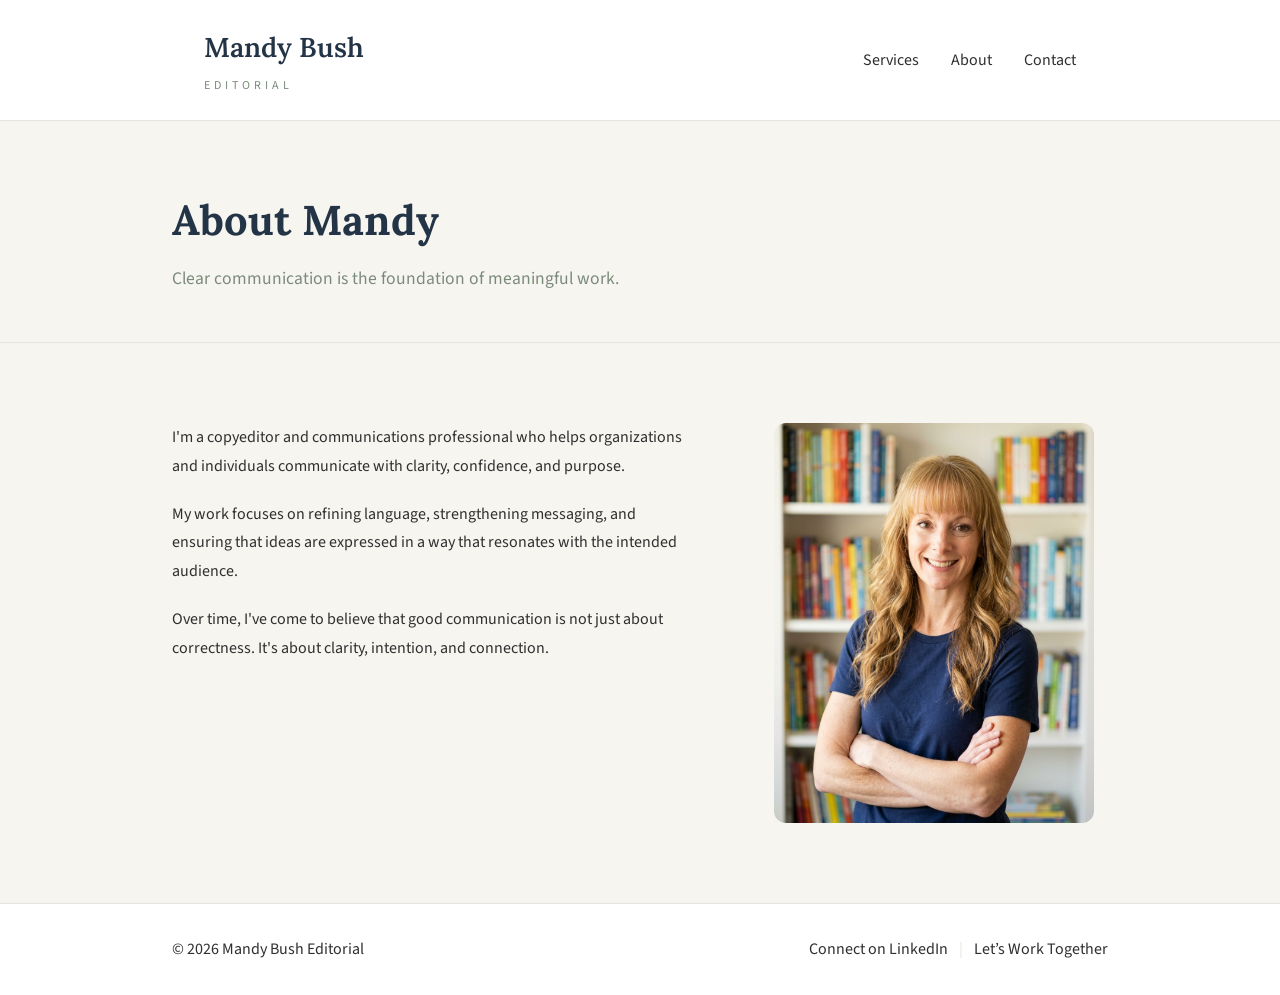
==== commit 6331e4f5: "update about.html" ====
--- a/about.html
+++ b/about.html
@@ -3,78 +3,75 @@
 <head>
     <meta charset="UTF-8">
     <meta name="viewport" content="width=device-width, initial-scale=1.0">
-
     <title>About | Mandy Bush Editorial</title>
-
+    <link rel="preconnect" href="https://fonts.googleapis.com">
+    <link rel="preconnect" href="https://fonts.gstatic.com" crossorigin>
     <link href="https://fonts.googleapis.com/css2?family=Lora:wght@500;600;700&family=Source+Sans+3:wght@400;500;600&display=swap" rel="stylesheet">
-
     <link rel="stylesheet" href="css/style.css">
 </head>
 
 <body>
 
-<header>
-    <nav>
-        <div class="logo">
-            <a href="index.html">
-                <span class="logo-main">Mandy Bush</span>
-                <span class="logo-sub">Editorial</span>
-            </a>
-        </div>
-
-        <ul class="nav-links">
-            <li><a href="services.html">Services</a></li>
-            <li><a href="about.html">About</a></li>
-            <li><a href="contact.html">Contact</a></li>
-        </ul>
-    </nav>
+<header class="site-header">
+    <div class="container">
+        <nav>
+            <div class="logo">
+                <a href="index.html">
+                    <span class="logo-main">Mandy Bush</span>
+                    <span class="logo-sub">Editorial</span>
+                </a>
+            </div>
+            <ul class="nav-links">
+                <li><a href="services.html">Services</a></li>
+                <li><a href="about.html">About</a></li>
+                <li><a href="contact.html">Contact</a></li>
+            </ul>
+        </nav>
+    </div>
 </header>
 
 <main>
 
-<section class="page-hero">
-    <div class="container">
-        <h1>About Mandy</h1>
-        <p>Clear communication is the foundation of meaningful work.</p>
-    </div>
-</section>
+    <section class="page-hero">
+        <div class="container">
+            <h1>About Mandy</h1>
+            <p>Clear communication is the foundation of meaningful work.</p>
+        </div>
+    </section>
 
-<section class="about-page">
-    <div class="container about-page-grid">
-
-        <div class="about-page-text">
-            <p>
-                I’m a copyeditor and communications professional who helps organizations and individuals communicate with clarity, confidence, and purpose.
-            </p>
-
-            <p>
-                My work focuses on refining language, strengthening messaging, and ensuring that ideas are expressed in a way that resonates with the intended audience.
-            </p>
-
-            <p>
-                Over time, I’ve come to believe that good communication is not just about correctness. It’s about clarity, intention, and connection.
-            </p>
+    <section class="about-page">
+        <div class="container">
+            <div class="about-page-grid">
+                <div class="about-page-text">
+                    <p>
+                        I'm a copyeditor and communications professional who helps organizations and individuals communicate with clarity, confidence, and purpose.
+                    </p>
+                    <p>
+                        My work focuses on refining language, strengthening messaging, and ensuring that ideas are expressed in a way that resonates with the intended audience.
+                    </p>
+                    <p>
+                        Over time, I've come to believe that good communication is not just about correctness. It's about clarity, intention, and connection.
+                    </p>
+                </div>
+                <div class="about-page-image">
+                    <img src="images/workinginhomelibrary.jpg"
+                         alt="Mandy Bush working in her home library"
+                         class="hero-photo">
+                </div>
+            </div>
         </div>
-
-        <div class="about-page-image">
-            <img src="images/workinginhomelibrary.jpg"
-                 alt="Mandy Bush working in her home library"
-                 class="hero-photo">
-        </div>
-
-    </div>
-</section>
+    </section>
 
 </main>
+
 <div id="footer"></div>
-
 <script>
-fetch("/partials/footer.html")
-  .then(res => res.text())
-  .then(data => {
-    document.getElementById("footer").innerHTML = data;
-  });
+    fetch("/partials/footer.html")
+      .then(res => res.text())
+      .then(data => {
+        document.getElementById("footer").innerHTML = data;
+      });
 </script>
 
 </body>
-</html>
+</html>
--- a/css/style.css
+++ b/css/style.css
@@ -17,6 +17,7 @@
 
     --transition: 0.3s ease;
 }
+
 /* ===================================
    2. Base Styles
 =================================== */
@@ -27,60 +28,79 @@
     padding: 0;
     box-sizing: border-box;
 }
+
 html {
     scroll-behavior: smooth;
 }
+
 body {
     font-family: var(--font-body);
     background: var(--color-background);
     color: var(--color-text);
     line-height: 1.7;
-}
+    min-height: 100vh;
+    display: flex;
+    flex-direction: column;
+}
+
+main {
+    flex: 1;
+}
+
 img {
     display: block;
     max-width: 100%;
     height: auto;
 }
+
 a {
     color: inherit;
     text-decoration: none;
     transition: color var(--transition);
 }
+
 ul {
     list-style: none;
 }
+
 .container {
     max-width: var(--container);
     margin: 0 auto;
     padding: 0 var(--gutter);
 }
+
 /* ===================================
    3. Header & Navigation
 =================================== */
-header {
+.site-header {
     background: var(--color-surface);
     border-bottom: 1px solid var(--color-border);
-}
-nav {
+    position: sticky;
+    top: 0;
+    z-index: 1000;
+}
+
+.site-header nav {
     max-width: var(--container);
     margin: 0 auto;
     padding: 1.5rem var(--gutter);
-
     display: flex;
     justify-content: space-between;
     align-items: center;
 }
+
 .logo a {
     display: flex;
     flex-direction: column;
 }
+
 .logo-main {
     font-family: var(--font-heading);
     font-size: 1.7rem;
     font-weight: 600;
     color: var(--color-heading);
-    line-height: 1;
-}
+}
+
 .logo-sub {
     font-size: .75rem;
     letter-spacing: .25rem;
@@ -88,63 +108,53 @@
     color: var(--color-accent);
     margin-top: .35rem;
 }
+
 .nav-links {
     display: flex;
     gap: 2rem;
 }
+
 .nav-links a {
-    font-weight: 600;
-}
+    font-family: var(--font-body);
+    font-size: 1rem;
+    color: var(--color-text);
+}
+
 .nav-links a:hover {
     color: var(--color-accent);
 }
-header {
-    position: sticky;
-    top: 0;
-    z-index: 1000;
-}
-/* ===================================
-   4. Hero
-=================================== */
-.hero {
-    padding: 3rem 0;
-}
-.hero-grid {
-    display: grid;
-    grid-template-columns: 1.2fr 0.8fr;
-    gap: 4rem;
-    align-items: center;
-}
-.hero-text {
-    max-width: 620px;
-    text-align: left;
-}
-.hero h2 {
+
+/* ===================================
+   4. Global Typography
+=================================== */
+h1, h2, h3, h4 {
     font-family: var(--font-heading);
-    font-size: clamp(2.5rem, 5vw, 3.2rem);
-    line-height: 1.15;
     color: var(--color-heading);
-    margin-bottom: 1.5rem;
-}
-.hero-description,
-.hero-text p {
-    margin-bottom: 1.75rem;
-}
-.hero-image {
-    display: flex;
-    justify-content: center;
-    align-items: center;
-}
+}
+
+section {
+    padding: 5rem 0;
+}
+
 .eyebrow {
+    font-size: 0.85rem;
+    letter-spacing: 0.15rem;
+    text-transform: uppercase;
     color: var(--color-accent);
-    font-size: 0.9rem;
-    font-weight: 600;
-    letter-spacing: 0.08rem;
-    text-transform: uppercase;
-    margin-bottom: 1rem;
-}
-/* ===================================
-   Buttons
+    margin-bottom: 1rem;
+}
+
+.section-header {
+    text-align: center;
+    margin-bottom: 3rem;
+}
+
+.section-header h3 {
+    margin-bottom: 0.5rem;
+}
+
+/* ===================================
+   5. Buttons
 =================================== */
 .button {
     display: inline-block;
@@ -153,376 +163,355 @@
     color: white;
     border-radius: 6px;
     font-weight: 600;
-    transition: background var(--transition),
-                transform var(--transition);
-}
+    transition: var(--transition);
+}
+
 .button:hover {
     background: var(--color-accent);
+    color: white;
     transform: translateY(-2px);
 }
+
 .button-secondary {
     background: transparent;
     color: var(--color-heading);
     border: 2px solid var(--color-heading);
 }
+
 .button-secondary:hover {
     background: var(--color-heading);
     color: white;
 }
-/* ===================================
-   5. Services
-=================================== */
-.services {
-    padding: 4rem 0;
-}
-.section-header {
-    max-width: 900px;
-    margin: 0 auto 2.5rem;
-    text-align: center;
-}
-.section-header h3 {
-    font-family: var(--font-heading);
-    font-size: 2.5rem;
-    color: var(--color-heading);
+
+/* ===================================
+   6. Hero (Homepage)
+=================================== */
+.hero {
+    padding: 5rem 0;
+}
+
+.hero-grid {
+    display: grid;
+    grid-template-columns: 1.2fr 0.8fr;
+    gap: 4rem;
+    align-items: center;
+}
+
+.hero-text {
+    max-width: 620px;
+}
+
+.hero-text h2 {
+    font-size: 2.6rem;
+    line-height: 1.25;
+    margin-bottom: 1.2rem;
+}
+
+.hero-description {
+    margin-bottom: 2rem;
+    font-size: 1.05rem;
+}
+
+.hero-buttons {
+    display: flex;
+    gap: 1rem;
+    flex-wrap: wrap;
+}
+
+/* ===================================
+   7. Hero Photo (shared)
+=================================== */
+.hero-photo {
+    width: 100%;
+    max-width: 320px;
+    height: auto;
+    display: block;
+    border-radius: 12px;
+    object-fit: cover;
+    transition: transform var(--transition);
+}
+
+.hero-photo:hover {
+    transform: scale(1.02);
+}
+
+/* ===================================
+   8. Page Hero (inner pages)
+=================================== */
+.page-hero {
+    padding: 4rem 0 3rem;
+    border-bottom: 1px solid var(--color-border);
+    margin-bottom: 1rem;
+}
+
+.page-hero h1 {
+    font-size: 2.6rem;
     margin-bottom: 0.5rem;
 }
-.section-header p {
+
+.page-hero p {
     font-size: 1.1rem;
     color: var(--color-accent);
 }
+
+/* ===================================
+   9. Services Section (Homepage)
+=================================== */
+.services {
+    padding: 5rem 0;
+    background: var(--color-background);
+}
+
 .services-grid {
     display: grid;
     grid-template-columns: repeat(3, 1fr);
     gap: 2rem;
 }
+
 .service-card {
     background: var(--color-surface);
     border: 1px solid var(--color-border);
     border-radius: 10px;
     padding: 2rem;
-    transition: transform var(--transition), box-shadow var(--transition);
-}
-
-.service-card:hover {
-    transform: translateY(-4px);
-    box-shadow: 0 10px 24px rgba(0, 0, 0, 0.06);
-}
-
+}
+
+.service-card h3,
 .service-card h4 {
-    font-family: var(--font-heading);
-    color: var(--color-heading);
     margin-bottom: 0.75rem;
 }
 
-.service-card p {
-    line-height: 1.7;
-}
-/* ===================================
-   6. About Preview (Homepage)
+/* ===================================
+   10. About Preview (Homepage)
 =================================== */
 .about-preview {
-    padding: 4rem 0;
-}
+    padding: 5rem 0;
+}
+
 .about-grid {
     display: grid;
     grid-template-columns: 1fr 1.2fr;
     gap: 4rem;
     align-items: center;
 }
+
+.about-text h2 {
+    margin-bottom: 1rem;
+}
+
+.about-text p {
+    margin-bottom: 1rem;
+}
+
 .about-image {
     display: flex;
     justify-content: center;
-    align-items: center;
-}
-.about-text h3 {
-    font-family: var(--font-heading);
-    font-size: 2.5rem;
-    color: var(--color-heading);
-    margin-bottom: 1.5rem;
-}
-.about-text p {
-    margin-bottom: 1.2rem;
-    line-height: 1.7;
-}
-/* ===================================
-   7. Why Work With Mandy Bush Editorial
+}
+
+/* ===================================
+   11. Why Section (Homepage)
 =================================== */
 .why-section {
-    padding: 4rem 0;
-}
+    padding: 5rem 0;
+    background: var(--color-surface);
+}
+
 .why-grid {
     display: grid;
     grid-template-columns: repeat(3, 1fr);
     gap: 2rem;
 }
+
 .why-card {
-    background: var(--color-surface);
+    background: var(--color-background);
     border: 1px solid var(--color-border);
     border-radius: 10px;
     padding: 2rem;
-    transition: transform var(--transition), box-shadow var(--transition);
-}
-
-.why-card:hover {
-    transform: translateY(-4px);
-    box-shadow: 0 10px 24px rgba(0, 0, 0, 0.06);
 }
 
 .why-card h4 {
-    font-family: var(--font-heading);
-    color: var(--color-heading);
     margin-bottom: 0.75rem;
 }
 
-.why-card p {
-    line-height: 1.7;
-}
-/* ===================================
-   8. Call to Action
+/* ===================================
+   12. CTA Section
 =================================== */
 .cta {
-    padding: 4rem 2rem;
-    margin-top: 4rem;
+    padding: 5rem 0;
     background: var(--color-surface);
-    border-top: 1px solid var(--color-border);
-}
-.cta-content {
-    max-width: 800px;
-    margin: 0 auto;
     text-align: center;
 }
+
+.cta h2,
 .cta h3 {
-    font-family: var(--font-heading);
-    font-size: 2.5rem;
-    color: var(--color-heading);
-    margin-bottom: 1rem;
-}
+    margin-bottom: 1rem;
+}
+
 .cta p {
-    max-width: 650px;
-    margin: 0 auto 2rem;
-    line-height: 1.7;
-}
-/* ===================================
-   9. Global Typography
-=================================== */
-section {
-    padding: 5rem 2rem;
-}
-h1,
-h2,
-h3,
-h4 {
-    font-family: var(--font-heading);
-    color: var(--color-heading);
-    line-height: 1.2;
-    letter-spacing: -0.02em;
-}
-h3 {
-    font-size: 2.2rem;
-    margin-bottom: 1rem;
-}
-h4 {
-    font-size: 1.25rem;
-    margin-bottom: 0.75rem;
-}
-p {
+    margin-bottom: 2rem;
     font-size: 1.05rem;
-    line-height: 1.75;
-    color: var(--color-text);
-}
-.hero-text,
-.about-text {
-    text-align: left;
-}
-/* ===================================
-   Responsive
-=================================== */
-@media (max-width: 900px) {
-    .hero-grid,
-    .about-grid,
-    .contact-grid {
-        grid-template-columns: 1fr;
-        text-align: center;
-    }
-    .services-grid,
-    .why-grid {
-        grid-template-columns: 1fr;
-    }
-    .hero-text {
-        text-align: center;
-    }
-    .hero-image {
-        margin-top: 2rem;
-        justify-content: center;
-    }
-    .hero-photo {
-        width: 280px;
-        height: 360px;
-        margin: 0 auto;
-    }
-}
-@media (max-width: 600px) {
-    .hero h2 {
-        font-size: 2.2rem;
-    }
-    h3 {
-        font-size: 1.8rem;
-    }
-    section {
-        padding: 3.5rem 1.5rem;
-    }
-    nav {
-        flex-direction: column;
-        gap: 1rem;
-    }
-    .nav-links {
-        flex-direction: column;
-        gap: 1rem;
-        align-items: center;
-    }
-}
-/* ===================================
-   About Page
-=================================== */
-.page-hero {
-    padding: 4rem 0 2rem;
-    text-align: center;
-}
-.page-hero h1 {
-    font-family: "Lora", serif;
-    font-size: 3rem;
-    color: #243447;
-    margin-bottom: 0.5rem;
-}
-.page-hero p {
-    color: #7a8b7a;
-    font-size: 1.2rem;
-}
+}
+
+/* ===================================
+   13. About Page
+=================================== */
 .about-page {
-    padding: 3rem 0 5rem;
-}
+    padding: 4rem 0 5rem;
+}
+
 .about-page-grid {
     display: grid;
     grid-template-columns: 1.2fr 0.8fr;
     gap: 4rem;
-    align-items: center;
-}
+    align-items: start;
+}
+
 .about-page-text p {
     margin-bottom: 1.2rem;
     line-height: 1.8;
 }
+
 .about-page-image {
     display: flex;
     justify-content: center;
-}
-.about-page-image img {
-    width: 100%;
-    max-width: 360px;
-    border-radius: 12px;
-}
-/* ===================================
-   12. Contact Page
+    align-items: flex-start;
+}
+
+/* ===================================
+   14. Services Page
+=================================== */
+.services-page {
+    padding: 4rem 0;
+}
+
+/* ===================================
+   15. Contact Page
 =================================== */
 .contact-section {
-    padding: 3rem 0 5rem;
-}
+    padding: 4rem 0 5rem;
+}
+
 .contact-grid {
     display: grid;
     grid-template-columns: 1.2fr 1fr;
     gap: 4rem;
     align-items: start;
 }
+
 .contact-text h2 {
-    font-size: 2.2rem;
-    margin-bottom: 1rem;
-}
+    margin-bottom: 1rem;
+}
+
 .contact-text p {
     margin-bottom: 1rem;
 }
+
 .contact-card {
     background: var(--color-surface);
     border: 1px solid var(--color-border);
+    border-radius: 10px;
     padding: 2rem;
-    border-radius: 10px;
-}
+}
+
 .contact-card h3 {
-    font-family: var(--font-heading);
-    margin-bottom: 1rem;
-    color: var(--color-heading);
-}
+    margin-bottom: 1rem;
+}
+
 .contact-card ul {
     list-style: disc;
     padding-left: 1.2rem;
 }
-.contact-card li {
+
+.contact-card ul li {
     margin-bottom: 0.5rem;
 }
-/* ===================================
-   13. Services Page
-=================================== */
-.services-page .services-grid {
-    margin-top: 2rem;
-}
-/* ===================================
-   Image Styling (GLOBAL CONSOLIDATION)
-=================================== */
-.hero-photo {
-    width: 350px;
-    height: 450px;
-    object-fit: cover;
-    border-radius: 12px;
-    display: block;
-    transition: transform var(--transition);
-}
-.hero-photo:hover {
-    transform: scale(1.02);
-}
+
+/* ===================================
+   16. Footer
+=================================== */
 .site-footer {
+    background: var(--color-surface);
+    border-top: 1px solid var(--color-border);
+    padding: 2rem 0;
+    margin-top: auto;
     width: 100%;
-    padding: 30px 20px;
-    margin-top: 80px;
-}
+}
+
 .footer-inner {
-    max-width: 1100px;
+    max-width: var(--container);
     margin: 0 auto;
+    padding: 0 var(--gutter);
     display: flex;
     justify-content: space-between;
     align-items: center;
 }
-/* Left side */
-.footer-left {
-    font-size: 0.9rem;
-    opacity: 0.8;
-}
-/* Right side links in one row */
-.footer-right {
-    display: flex;
-    align-items: center;
-    gap: 12px;
-}
-/* Links */
+
 .footer-link {
-    text-decoration: none;
-    font-size: 0.95rem;
-    transition: opacity 0.2s ease;
-}
+    color: var(--color-text);
+    transition: color var(--transition);
+}
+
 .footer-link:hover {
-    opacity: 0.6;
-}
-/* Divider */
+    color: var(--color-accent);
+}
+
 .footer-divider {
-    opacity: 0.4;
-}
-/* Mobile responsiveness */
-@media (max-width: 700px) {
+    color: var(--color-border);
+    margin: 0 0.5rem;
+}
+
+/* ===================================
+   17. Responsive
+=================================== */
+@media (max-width: 900px) {
+    .hero-grid,
+    .about-grid,
+    .about-page-grid,
+    .contact-grid {
+        grid-template-columns: 1fr;
+        gap: 2rem;
+        text-align: center;
+    }
+
+    .services-grid,
+    .why-grid {
+        grid-template-columns: 1fr;
+    }
+
+    .hero-buttons {
+        justify-content: center;
+    }
+
+    .about-image,
+    .about-page-image {
+        justify-content: center;
+    }
+
+    .hero-photo {
+        max-width: 280px;
+        margin: 0 auto;
+    }
+
     .footer-inner {
         flex-direction: column;
-        gap: 12px;
+        gap: 1rem;
         text-align: center;
     }
-
-    .footer-right {
-        justify-content: center;
-        flex-wrap: wrap;
+}
+
+@media (max-width: 600px) {
+    nav {
+        flex-direction: column;
+        gap: 1rem;
+    }
+
+    .nav-links {
+        flex-direction: column;
+        gap: 1rem;
+        align-items: center;
+    }
+
+    .hero-text h2,
+    .page-hero h1 {
+        font-size: 2rem;
     }
 }
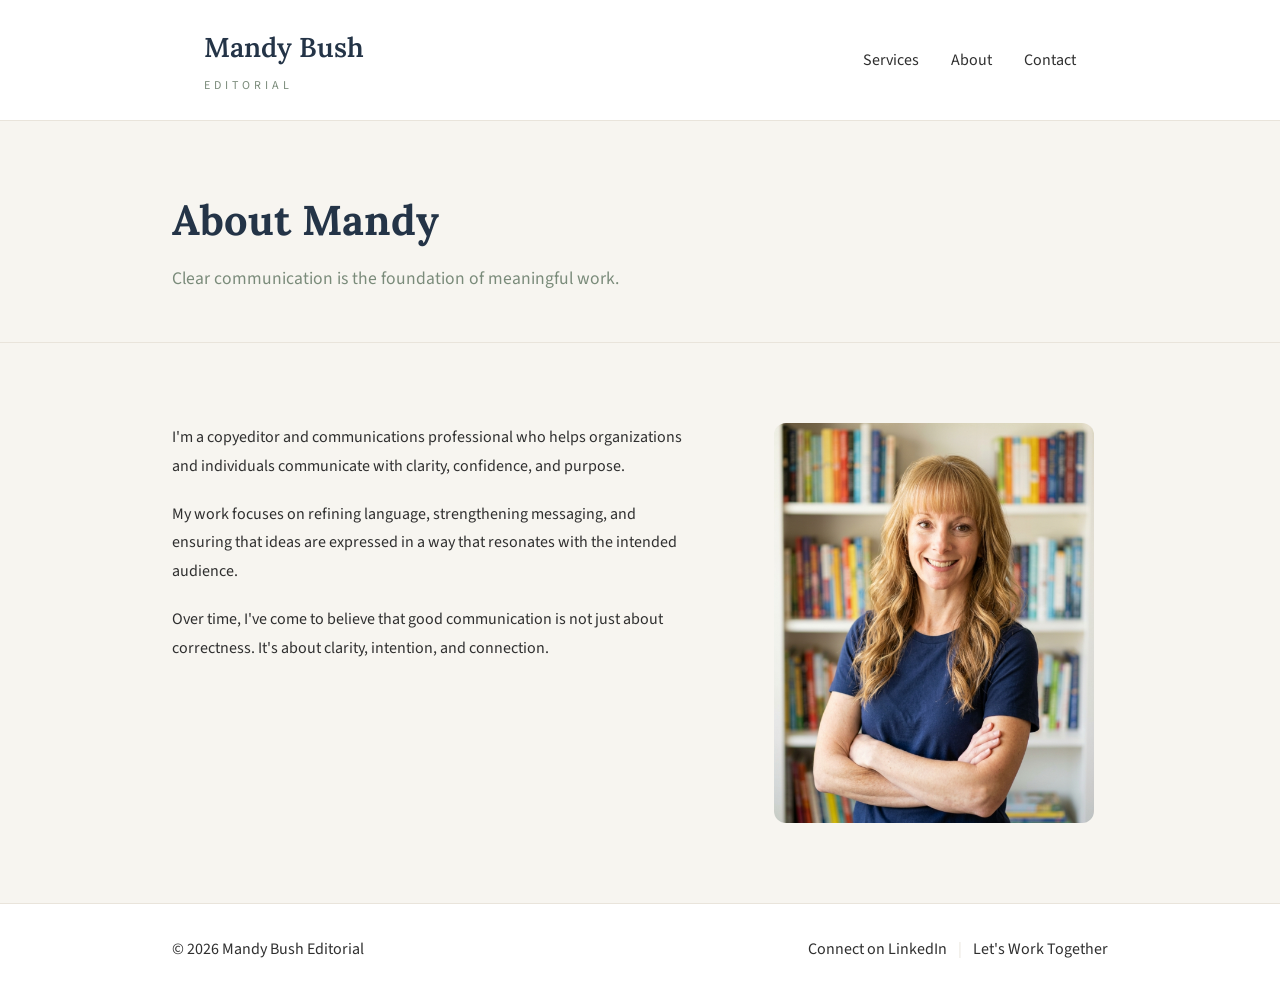
==== commit 34b4a7d5: "update head about.html" ====
--- a/about.html
+++ b/about.html
@@ -3,10 +3,26 @@
 <head>
     <meta charset="UTF-8">
     <meta name="viewport" content="width=device-width, initial-scale=1.0">
-    <title>About | Mandy Bush Editorial</title>
+
+    <!-- Primary SEO -->
+    <title>About Mandy Bush | Copyeditor & Communications Professional</title>
+    <meta name="description" content="Learn about Mandy Bush, a copyeditor and communications professional helping organizations and individuals communicate with clarity, confidence, and purpose.">
+    <meta name="robots" content="index, follow">
+    <link rel="canonical" href="https://www.mandybusheditorial.com/about.html">
+
+    <!-- Open Graph -->
+    <meta property="og:type" content="website">
+    <meta property="og:url" content="https://www.mandybusheditorial.com/about.html">
+    <meta property="og:title" content="About Mandy Bush | Copyeditor & Communications Professional">
+    <meta property="og:description" content="Mandy Bush is a copyeditor and communications professional focused on refining language, strengthening messaging, and helping ideas connect with the right audience.">
+    <meta property="og:image" content="https://www.mandybusheditorial.com/images/workinginhomelibrary.jpg">
+
+    <!-- Fonts -->
     <link rel="preconnect" href="https://fonts.googleapis.com">
     <link rel="preconnect" href="https://fonts.gstatic.com" crossorigin>
     <link href="https://fonts.googleapis.com/css2?family=Lora:wght@500;600;700&family=Source+Sans+3:wght@400;500;600&display=swap" rel="stylesheet">
+
+    <!-- Stylesheet -->
     <link rel="stylesheet" href="css/style.css">
 </head>
 
